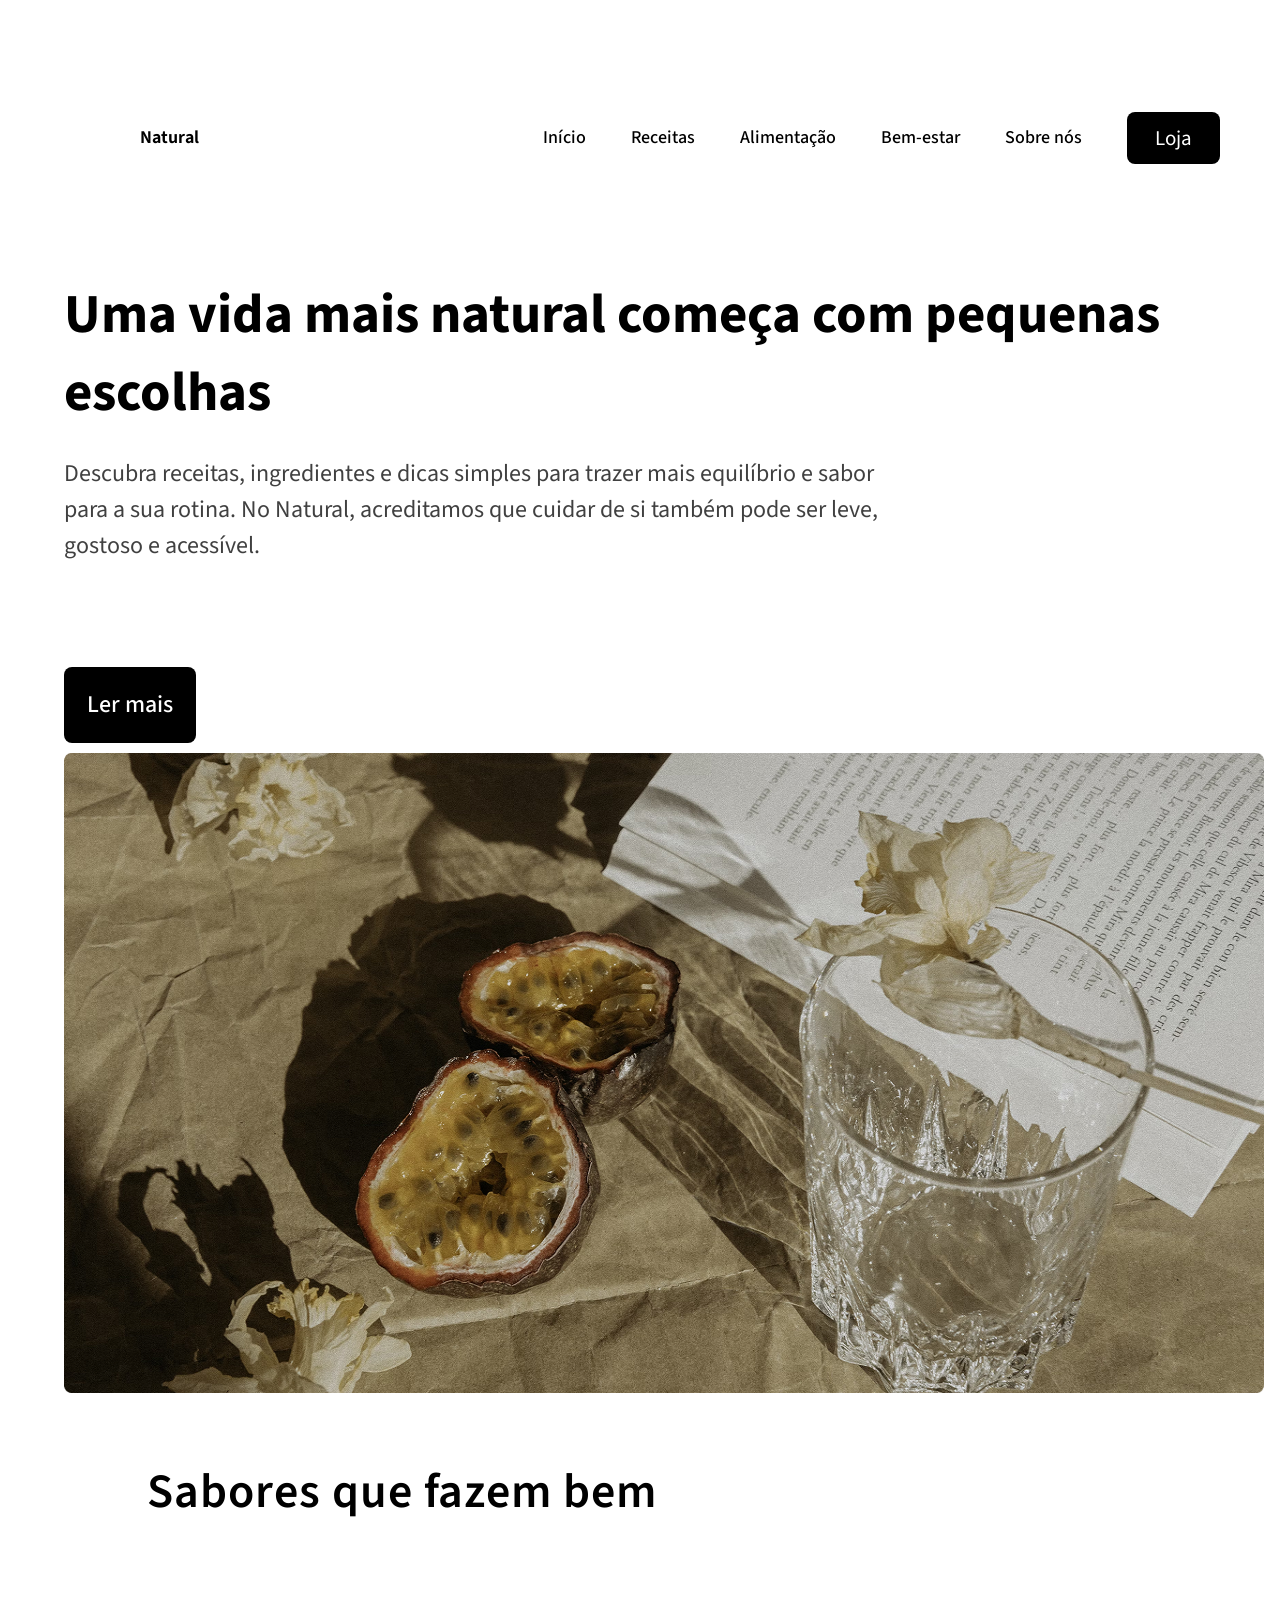
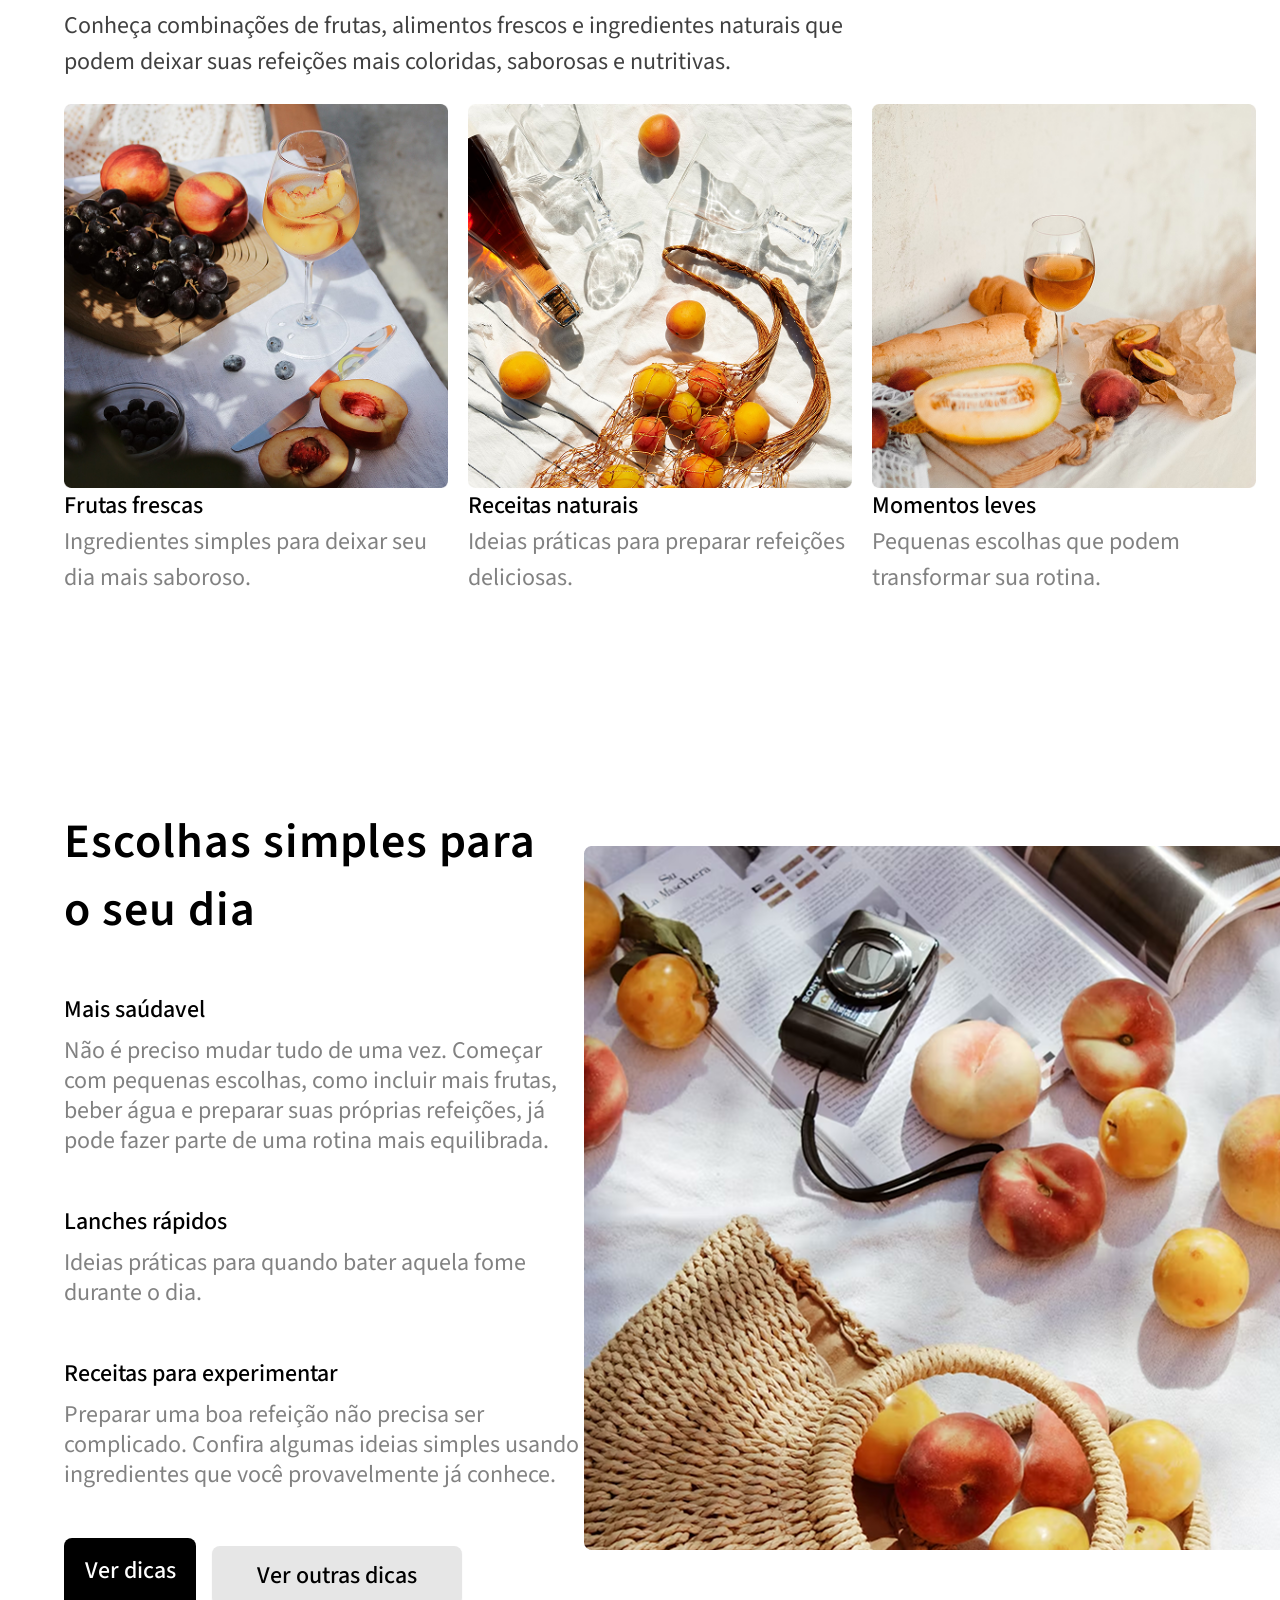
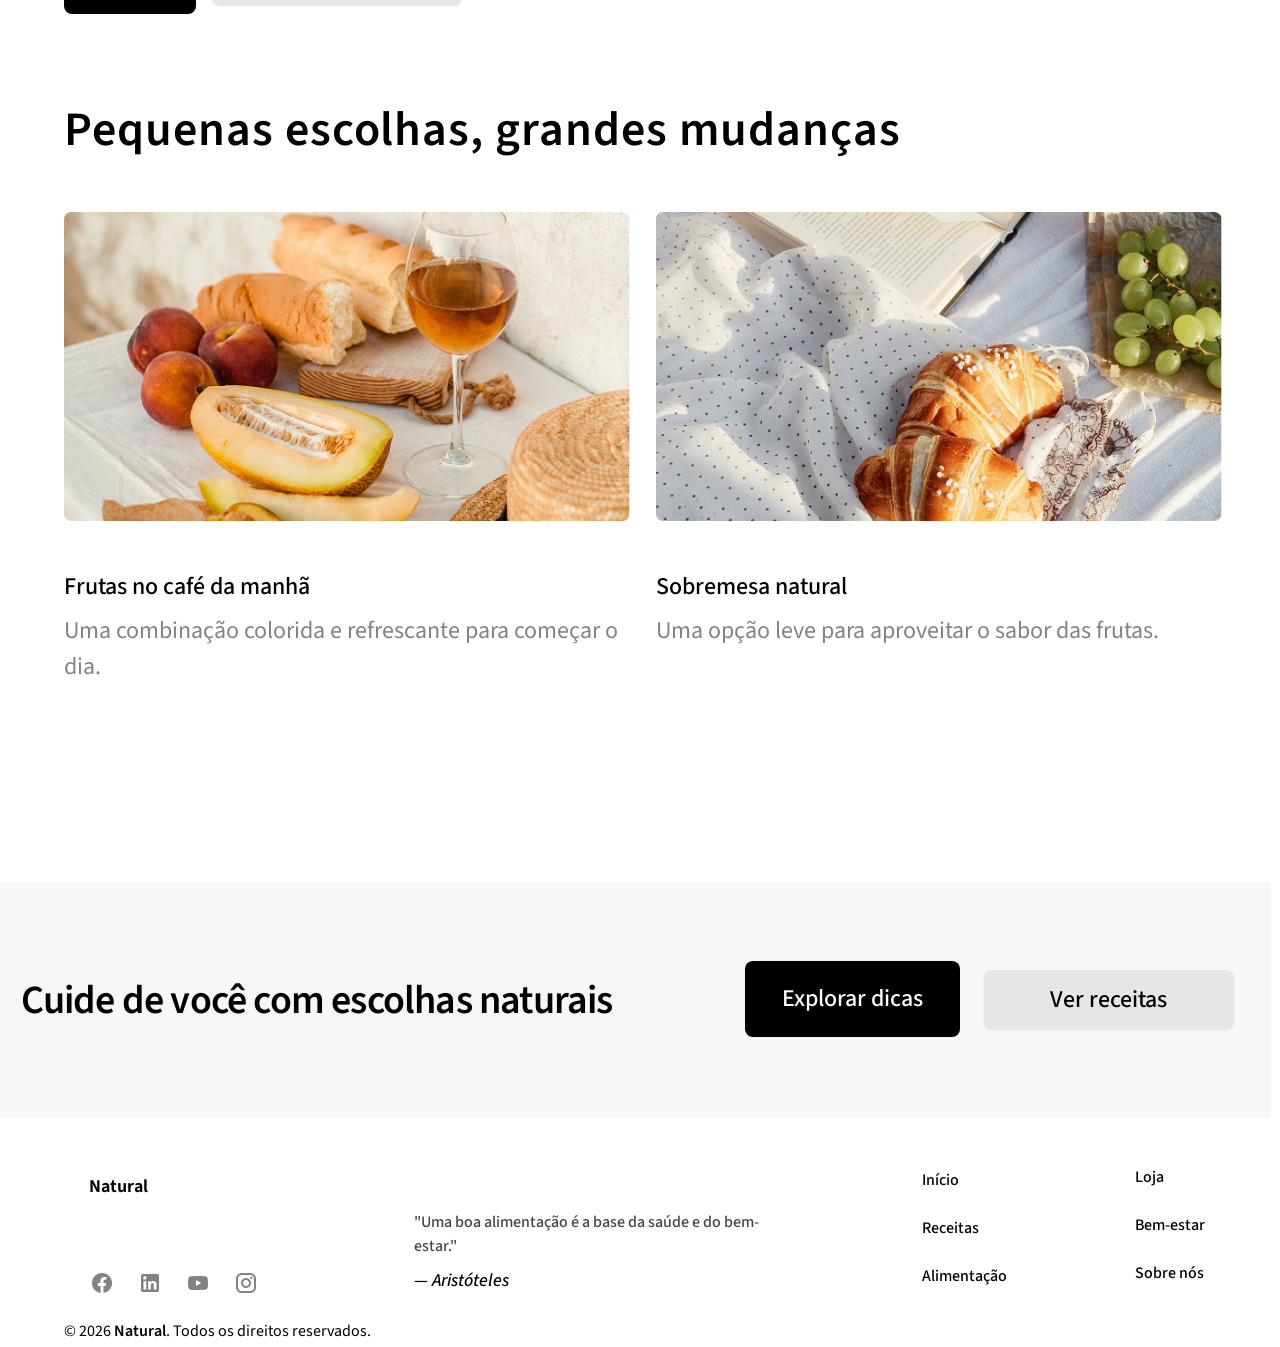
==== index.html @ 11921392 "alteração no nome e responsividade width 1350 a 1200 px" ====
<!DOCTYPE html>
<html lang="pt-br">
    <head>
        <meta charset="UTF-8">
        <meta name="viewport" content="width=device-width, initial-scale=1.0">
        <link href="Natural_Inícial.css" rel="stylesheet">
        <link rel="preconnect" href="https://fonts.googleapis.com">
        <link rel="preconnect" href="https://fonts.gstatic.com" crossorigin>
        <link href="https://fonts.googleapis.com/css2?family=Acme&family=Inter:ital,opsz,wght@0,14..32,100..900;1,14..32,100..900&family=Montserrat:ital,wght@0,100..900;1,100..900&family=Source+Sans+3:ital,wght@0,200..900;1,200..900&display=swap" rel="stylesheet">
        <title>Natural</title>
    </head>

    <body>
        <header>
            <nav class="container">
                <a class="link-natural" href="http://127.0.0.1:5500/CSS/Natural_In%C3%ADcial.html">Natural</a>
                <a class="link-header">Início</a>
                <a class="link-header">Receitas</a>
                <a class="link-header">Alimentação</a>
                <a class="link-header">Bem-estar</a>
                <a class="link-header">Sobre nós</a>
                <button class="shop-button">Loja</button>
            </nav>
        </header>

        <main class="container">
            <div>
                <h1>Uma vida mais natural começa com pequenas escolhas</h1>
                <p class="paragraph-top">Descubra receitas, ingredientes e dicas simples para trazer mais equilíbrio e sabor para a sua rotina. No Natural, acreditamos que cuidar de si também pode ser leve, gostoso e acessível.</p>
                <button class="read-more-button" onclick="window.location.href='//127.0.0.1:5500/Natural_Artigo.html'">Ler mais</button>
            </div>
            <img class="img-1" src="./img/Hero Image.png" alt="Maracujá cortado ao lado de um copo vazio em uma mesa">

            <article>
                <h2 class="title-1">Sabores que fazem bem</h2>
                <p class="paragraph-T1">Conheça combinações de frutas, alimentos frescos e ingredientes naturais que podem deixar suas refeições mais coloridas, saborosas e nutritivas.</p>
            <div class="box-img3">
                <div class="box-1">
                <img src="./img/Image.png" alt="Damascos em uma bolsa de rede com uma garrafa e taças de vidro">
                <h3 class="sub-1">Frutas frescas</h3>
                <p class="pa-1">Ingredientes simples para deixar seu dia mais saboroso.</p>
                </div>
                <div class="box-1">
                <img src="./img/Image (1).png" alt="Uvas e pêssegos ao lado de uma taça com bebida e frutas cortadas">
                <h3 class="sub-1">Receitas naturais</h3>
                <p class="pa-1">Ideias práticas para preparar refeições deliciosas.</p>
                </div>
                <div class="box-1">
                <img src="./img/Image (2).png" alt="Melão cortado, pães, pêssegos e uma taça com bebida">
                <h3 class="sub-1">Momentos leves</h3>
                <p class="pa-1">Pequenas escolhas que podem transformar sua rotina.</p>
                </div>
            </div>            
            </article>

            <section class="s-1">
                <h2 class="title-2">Escolhas simples para o seu dia</h2>
            <div class="box-2">
                <h3 class="sub-2">Mais saúdavel</h3>
                <p class="pa-2">Não é preciso mudar tudo de uma vez. Começar com pequenas escolhas, como incluir mais frutas, beber água e preparar suas próprias refeições, já pode fazer parte de uma rotina mais equilibrada.</p>
                <h3 class="sub-2">Lanches rápidos</h3>
                <p class="pa-2">Ideias práticas para quando bater aquela fome durante o dia.</p>
                <h3 class="sub-2">Receitas para experimentar</h3>
                <p class="pa-2">Preparar uma boa refeição não precisa ser complicado. Confira algumas ideias simples usando ingredientes que você provavelmente já conhece.</p>
                <div class="tips-buttons">
                    <a class="see-tips-button" href="Natural_Artigo.html#bottom">Ver dicas</a>
                    <button class="second-button-see-other-tips">Ver outras dicas</button>
                </div>
                <img class="img-2" src="./img/Image 4.png" alt="Pêssegos sobre uma manta branca ao lado de uma bolsa e uma câmera">
            </div>
                  
            </section>

            
                <h2 class="title-3">Pequenas escolhas, grandes mudanças</h2>
            <section class="box-3">
                    <div class="final-card">
                        <img src="./img/image 3.png" alt="Pão, melão e bebida em uma mesa de café">
                        <h3 class="sub-3">Frutas no café da manhã</h3>
                        <p class="pa-3">Uma combinação colorida e refrescante para começar o dia.</p>
                    </div>
                    <div class="final-card">
                        <img src="./img/image 5.png" alt="Croissant e uvas verdes dispostos em uma composição de café">
                        <h3 class="sub-3">Sobremesa natural</h3>
                        <p class="pa-3">Uma opção leve para aproveitar o sabor das frutas.</p>
                    </div>
                </section>
        
                <section class="final-section">
                    <h2>Cuide de você com escolhas naturais</h2>
                    <button class="final-button-1">Explorar dicas</button>
                    <button class="final-button-2">Ver receitas</button>
                </section>
       
            </main>
        <footer>
    <nav class="footer-nav" aria-label="Navegação do rodapé">
        <div class="footer-brand">
            <a href="/">Natural</a>
            <img src="./img/Social Icons.png " alt="imagens de Rede Social">
            <div class="footer-quote">
  <blockquote>
    <p>"Uma boa alimentação é a base da saúde e do bem-estar."</p>
    <cite>— Aristóteles</cite>
  </blockquote>
</div>
    </div>
        <ul class="footer-links">
            <li><a href="#">Início</a></li>
            <li><a href="#">Receitas</a></li>
            <li><a href="#">Alimentação</a></li>
        </ul>
        <ul class="footer-links2">
            <li><a href="#">Loja</a></li>
            <li><a href="#">Bem-estar</a></li>
            <li><a href="#">Sobre nós</a></li>
        </ul>
    </nav>

    <p class="copy">&copy; 2026 <b>Natural</b>. Todos os direitos reservados.</p>
</footer>
    </body>
</html>
---- Natural_Inícial.css ----
* {
    font-family: "Source Sans 3", sans-serif;
    margin: 0;
    padding: 0;
    box-sizing: border-box;
}

header {
    margin: 67px 0px 67px 80px;
   
}

.link-natural {
    margin-right: 320px;
    cursor: pointer;
    color: inherit;
    text-decoration: none;
    font-weight: 650;
    transition: 1s ease;
    transform: scale(1.0);
}

nav {
    display: flex;
    align-items: center;
    font-weight: 500; 
    font-size: 20px; 
    line-height: 30px; 
    color: #000000;
}

.link-header {
    margin: 56px 45px 56px 0px;
    cursor: pointer;
}
a:hover {
    display: inline-block;
    transition: 0.3s ease;
    transform: scale(1.28) ;
}

.shop-button {
    font-size: 21px; 
    line-height: 24px; 
    color: #FFFFFF;
    background: #000000; 
    border-radius: 8px;
    width: 93px;
    height: 52px;
    cursor: pointer;
    border: none;
}

button:hover {
    transition: 0.3s ease;
    transform: scale(1.1);
    font-size: 25px;
}

.container {
    width: 90%;
    margin: 0 auto;
    max-width: 1440px;
}

header nav.container {
    max-width: 1440px;
}

h1 {
    font-weight: 700;
    font-size: 64px;
    line-height: normal;
    text-align: left;
    letter-spacing: -0.01px;
    color: #000000;
    margin: 30px 0 24px 0;
    width: 1100px;
}

.paragraph-top {
    font-weight: 400;
    font-size: 24px;
    line-height: 36px;
    color: rgba(0, 0, 0, 0.75);
    margin-top: 24px;
    margin-bottom: 2px;
    text-transform: none;
    word-spacing: normal;
    text-align: left;
    width: 844px;
    height: 209px;
}

.read-more-button {
    font-weight: 500;
    font-size: 24px;
    line-height: 36px;
    color: #FFFFFF;
    background: #000000;
    border: none;
    border-radius: 8px;
    width: 132px;
    height: 76px;
    cursor: pointer;
    border: none;
    margin-bottom: 10px;
    
}

.img-1 {
    width: 1200px;
    height: 640px;
    display: inline-block;
    
}
article {
    width: 1200px;
    height: 950px;
}

.box-img3 {
    display: flex;
    flex-direction: row;
    gap: 32px;
    width: 1200px;
    height: 950px;
}
.box-1:hover {
    transition: 0.3s ease;
    transform: scale(1.05);
}

.title-1 {
    font-weight: 600;
    font-size: 48px;
    line-height: normal;
    letter-spacing: 0.96px;
    color: #000000;
    text-align: left;
    width: 624px;
    margin: 59px 0 82px 83px;
}

.paragraph-T1 {
    font-size: 24px;
    font-weight: 400;
    line-height: 36px;
    color: rgba(0, 0, 0, 0.75);
    text-align: left;
    width: 844px;
}

.sub-1 {
    font-size: 24px;
    font-weight: 500;
    font-style: normal;
    line-height: 36px;
    color: #000;
    text-align: left;
    width: 381px;
}

.pa-1 {
    font-size: 24px;
    font-weight: 400;
    font-style: normal;
    line-height: 36px;
    color: #828282;
    text-align: left;
    width: 381px;
}

.box-1{
    display: inline-block;
    vertical-align: top;
    width: 32%;
    margin: 82px 10px 144px 0;
    cursor: pointer;
}

.box-1 img {
    display: block;
    width: 100%;
}

.see-tips-button {
    font-weight: 500;
    font-size: 24px;
    line-height: 36px;
    color: #FFFFFF;
    background: #000000;
    border: none;
    border-radius: 8px;
    width: 132px;
    height: 76px;
    cursor: pointer;
    border: none;
    text-align: center;
    padding-top: 15px;
    text-decoration: none;
}
.second-button-see-other-tips {
    font-size: 24px;
    font-weight: 500;
    line-height: 36px;
    text-align: center;
    background-color: #E6E6E6;
    color: #000;
    border: none;
    border-radius: 8px;
    box-shadow: 0 1px 2px rgba(0, 0, 0, 0.05);
    width: 250px;
    height: 60px;
    cursor: pointer;
    
}

.tips-buttons {
   display: flex; 
   align-items: center;
   gap: 16px;
}

.title-2 {
    font-weight: 600;
    font-size: 48px;
    line-height: normal;
    letter-spacing: 0.96px;
    color: #000000;
    text-align: left;
    width: 475px;
    margin-bottom: 48px;
}
.s-1 {
 display: inline-block;
}

.box-2 {
    width: fit-content;
    height: auto;
    display: grid;
    grid-template-columns: 510px 675px;
    column-gap: 36px;

}
.box-2 > :not(.img-2) {
    grid-column: 1;
}

.sub-2 {
    font-size: 24px;
    font-weight: 500;
    font-style: normal;
    line-height: 36px;
    color: #000;
    text-align: left;
    width: 510px;
    margin-bottom: 8px;
}

.pa-2 {
    font-size: 24px;
    font-weight: 400;
    font-style: normal;
    line-height: 30px;
    color: #828282;
    text-align: left;
    width: 515px;
    margin-bottom: 48px;
}

.img-2 {
    width: 704px;
    height: 755px;
    transform: translate(0px, -146px);
    grid-column: 2;
    grid-row: 1 / span 8;
    align-self: start;
}

.title-3 {
     font-weight: 600;
    font-size: 48px;
    line-height: normal;
    letter-spacing: 0.96px;
    color: #000000;
    text-align: left;
    margin-bottom: 48px;
}

.box-3 {
    display: flex;
    align-items: flex-start;
    gap: 31px;
    height: 530px;
}




.final-card {
    display: flex;
    flex-direction: column;
    width: 630px;
    cursor: pointer;
}
.final-card:hover {
    display: inline-block;
    transition: 0.3s ease;
    transform: scale(1.05);
}
.final-card img {
    margin-right: 30px;
    width: 100%;
    margin-bottom: 16px;
    width: 624.5px;
    height: 341px;

}

.sub-3 {
    font-size: 24px;
    font-weight: 500;
    font-style: normal;
    line-height: 36px;
    color: #000;
    text-align: left;
    width: 100%;
    margin-top: 32px;
    margin-bottom: 8px;

}

.pa-3 {
    font-size: 24px;
    font-weight: 400;
    font-style: normal;
    line-height: 36px;
    color: #828282;
    text-align: left;
    width: 100%;
}

.final-section {
    width: 1514px;
    margin-left: calc(59% - 860px);
    display: flex;
    align-items: center;
    gap: 24px;
    background-color: #F7F7F7;
    height: 236px;
    margin-top: 180px;
}

.final-section h2 {
    font-size: 48px;
    font-weight: 600;
    letter-spacing: -0.02em;
    color: #000;
    text-align: left;
    width: 800px;
    margin: 89px 0 89px 80px;

}

.final-button-1 {
    font-weight: 500;
    font-size: 24px;
    line-height: 36px;
    color: #FFFFFF;
    background: #000000;
    border: none;
    border-radius: 8px;
    width: 215px;
    height: 76px;
    cursor: pointer;
    border: none;
    margin-bottom: 3px;
}

.final-button-2 {
    font-size: 24px;
    font-weight: 500;
    line-height: 36px;
    text-align: center;
    background-color: #E6E6E6;
    color: #000;
    border: none;
    border-radius: 8px;
    box-shadow: 0 1px 2px rgba(0, 0, 0, 0.05);
    width: 250px;
    height: 60px;
    cursor: pointer;
}


footer {
    display: flex;
    flex-direction: column;
    gap: 24px;
    width: 90%;
    max-width: 1300px;
    margin: 0 auto;
}

.footer-nav {
    display: flex;
    align-items: flex-start;
    gap: 48px;
}

.footer-nav a,
.footer-nav a:visited {
    color: inherit;
    text-decoration: none;
}

.footer-brand {
    display: flex;
    align-items: flex-end;
    width: 800px;
}
.footer-brand a {
    font-size: 18px;
    font-weight: 650;
    line-height: 24px;
    color: #000;
    text-align: left;
    width: 102px;
    height: 24px;
    margin: 57px 0px 97px 25px;
}

.footer-nav img {
    margin: 0px -52px -7px -73px;
}
.footer-brand p {
    font-size: 16px;
    font-weight: 500;
    line-height: 24px;
    color: #454545;
    text-align: left;
    width: 350px;
    margin: 58px 100px 8px 200px;
}

cite {
    margin: 58px 100px 8px 200px;
}
.footer-links {
    display: flex;
    flex-direction: column;
    width: 120px;
    justify-content: center;
    gap: 24px;
    list-style: none;
    font-size: 16px;
    font-weight: 500;
    line-height: 24px;
    text-align: left;
    color: inherit;
    text-decoration: none;
    margin: 50px 0 0px 10px;

}
.footer-links2 {
    display: flex;
    flex-direction: column;
    justify-content: center;
    width: 120px;
    gap: 24px;
    list-style: none;
    font-size: 16px;
    font-weight: 500;
    line-height: 24px;
    text-align: left;
    color: inherit;
    text-decoration: none;
    margin: 50px 31px 0px 100px;
}

b {
    font-weight: 600;
}
.copy {
    margin-bottom: 5px;
}
@media screen and (max-width: 1320px) {
    .container {
        margin: auto;
    }
    .link-natural {
        margin-right: auto;

    }
    nav {
        font-size: 18px;
    }
    h1 {
        font-size: 55px;
        width: auto; 
    }

    .img-1 {
        display: inline-block;
        width: stretch;
    }

    .box-img3 {
        display: flex;
        flex-wrap: wrap;
        align-items: flex-start;
        gap: 20px;
        width: stretch;
        height: 495px;
    }
    .paragraph-T1 {
        margin: revert-layer;
    }
    .box-1 {
        width: 32%;
        margin: 0;
    }
    .box-2 {
        column-gap: 10px;
    }
    .img-2 {
        width: stretch;
        height: auto;
    }
    .box-3{
        width: stretch;
        height: 490px;
    }
    .final-card img {
        width: 101%;
        height: auto;
    }
    .final-section h2 {
        font-size: 40px;
        width: 700px;

}
.final-section {
        margin-left: calc(59% - 803px);
        width: 1330px;
    }
    .footer-links2 {
        margin: 47px 10px 0px 45px;
    }
    .footer-nav {
    width: 1200px;
    }
}
@media screen and (max-width: 1200px) {

    .footer-links2 {
        font-size: 16px;
        width: 484px;
        margin: 50px -10px 0px 0px

    }
    .final-card {
        width: 1430px;
    }
    
}
@media screen and (max-width: 780px) {
  .container {
    width: 90vw;       /* 90% da largura da tela */
    min-height: 50vh;  /* pelo menos 50% da altura da tela */
  }

  input {
    width: 100%;
    font-size: 1rem;
  }

  h1 {
    font-size: 8vw;    /* tamanho relativo à largura da tela */
  }
}
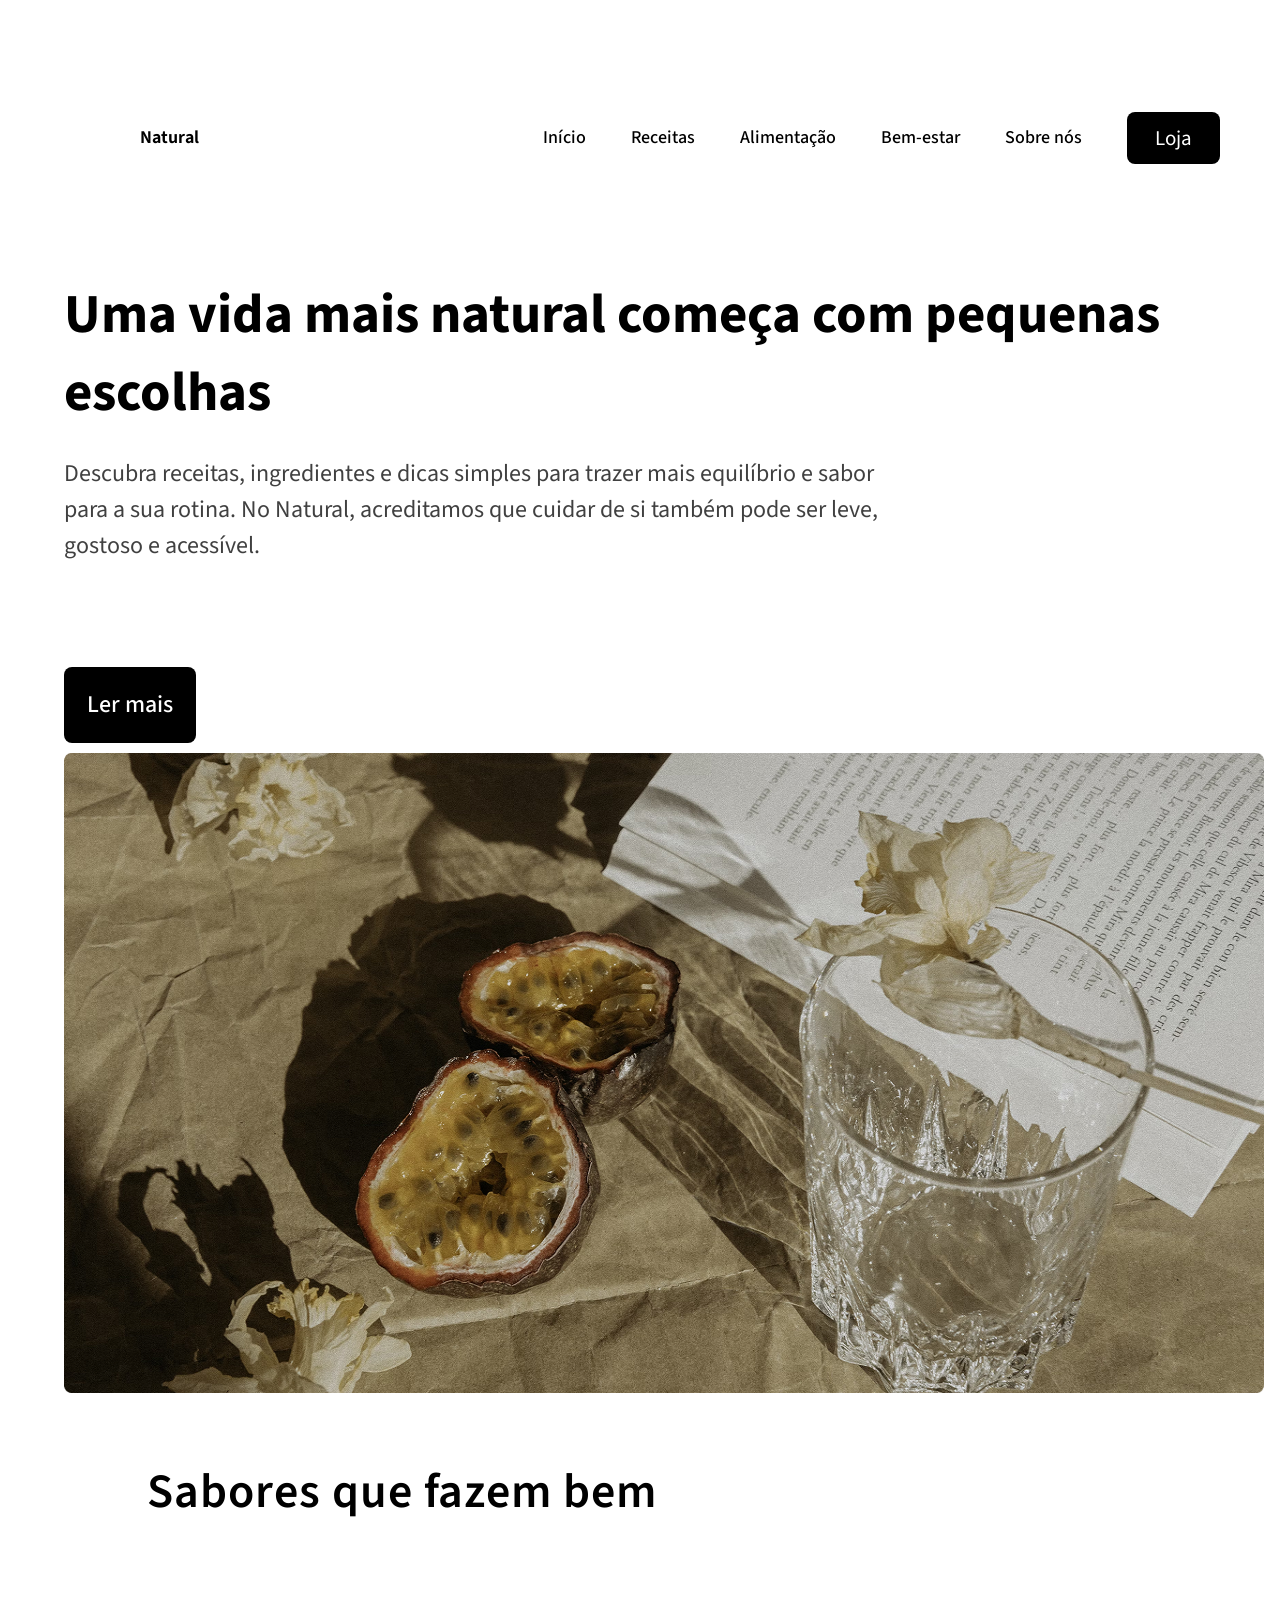
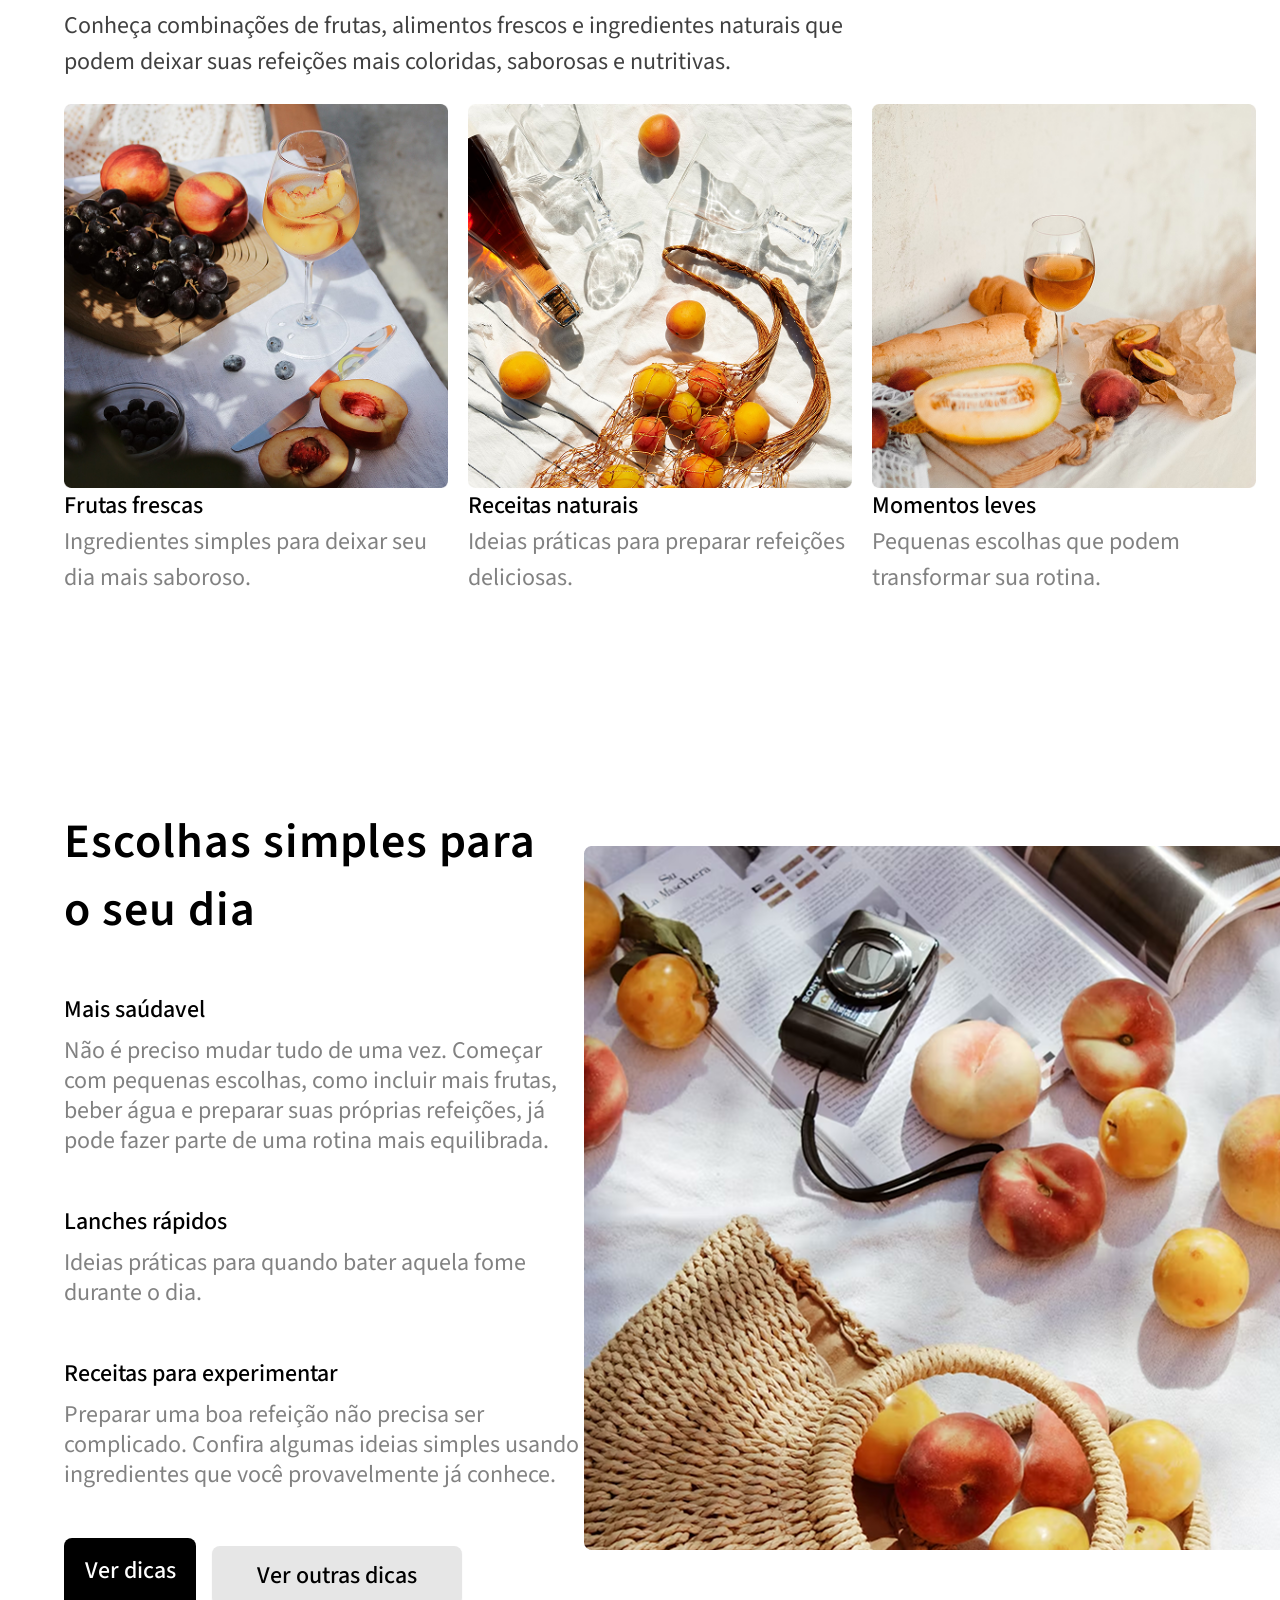
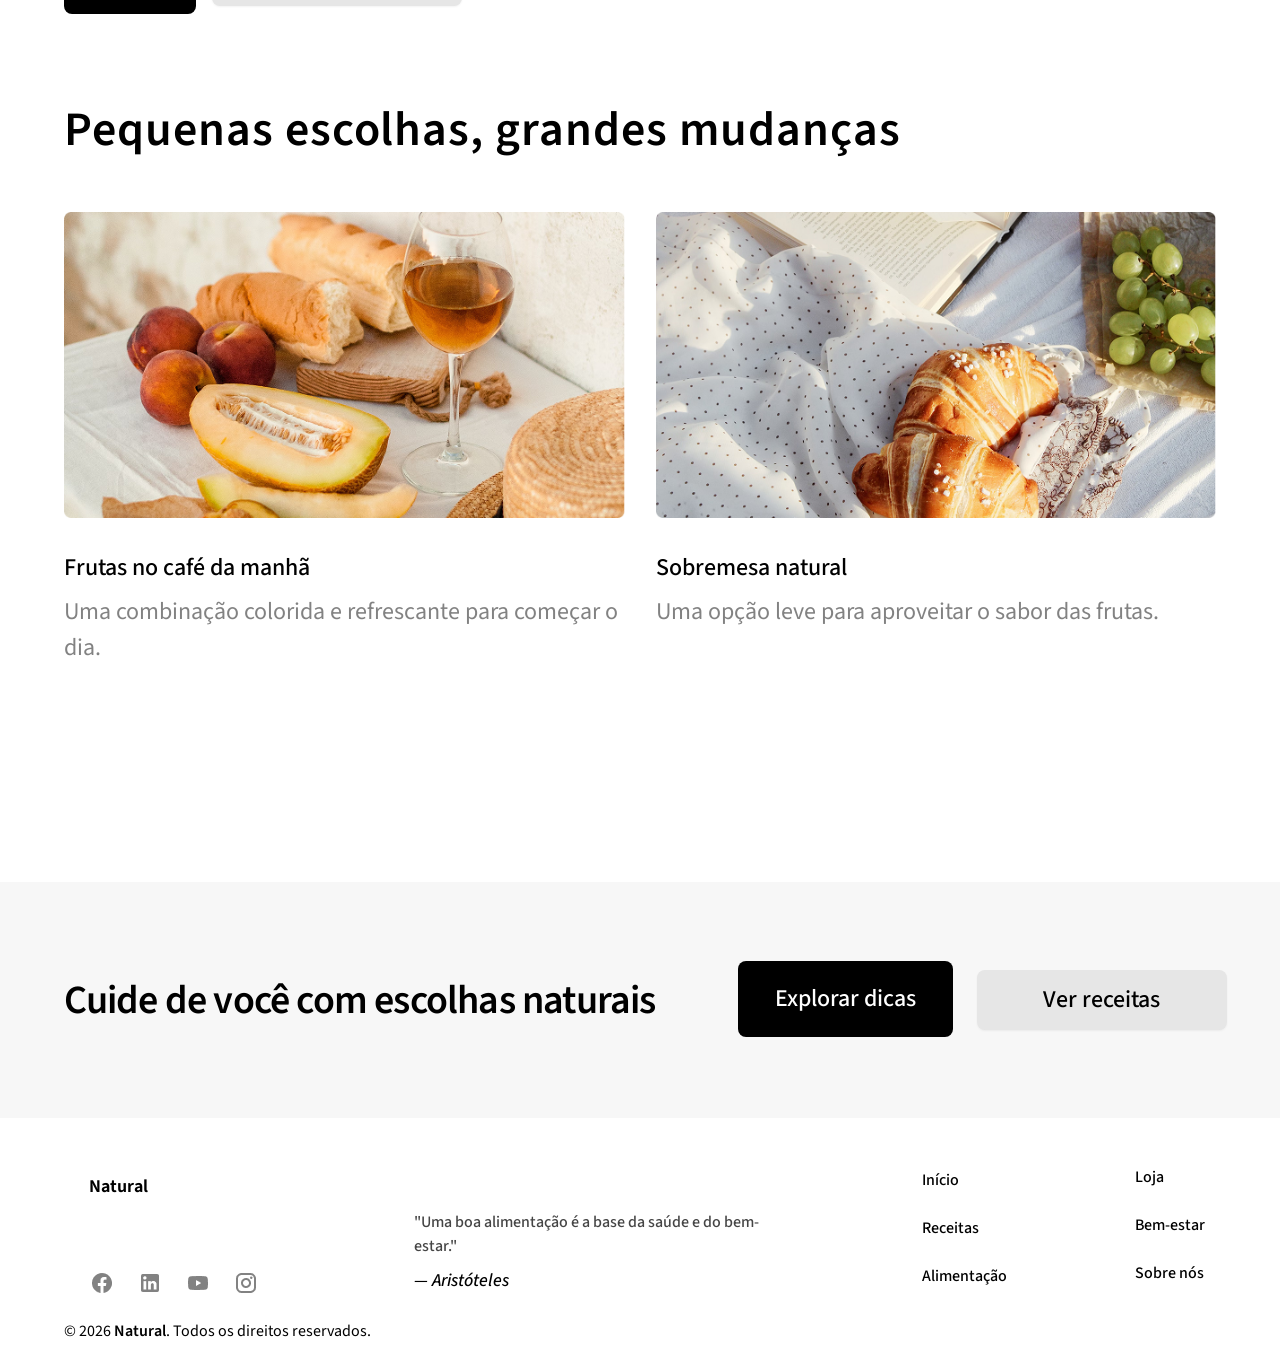
==== commit e898a4e3: "responsividade mobile" ====
--- a/index.html
+++ b/index.html
@@ -24,7 +24,7 @@
         </header>
 
         <main class="container">
-            <div>
+            <div class="top">
                 <h1>Uma vida mais natural começa com pequenas escolhas</h1>
                 <p class="paragraph-top">Descubra receitas, ingredientes e dicas simples para trazer mais equilíbrio e sabor para a sua rotina. No Natural, acreditamos que cuidar de si também pode ser leve, gostoso e acessível.</p>
                 <button class="read-more-button" onclick="window.location.href='//127.0.0.1:5500/Natural_Artigo.html'">Ler mais</button>
--- a/Natural_Inícial.css
+++ b/Natural_Inícial.css
@@ -344,7 +344,7 @@
 
 .final-section {
     width: 1514px;
-    margin-left: calc(59% - 860px);
+    margin-left: calc(59% - 885px);
     display: flex;
     align-items: center;
     gap: 24px;
@@ -486,6 +486,7 @@
 .copy {
     margin-bottom: 5px;
 }
+
 @media screen and (max-width: 1320px) {
     .container {
         margin: auto;
@@ -534,23 +535,24 @@
         height: 490px;
     }
     .final-card img {
-        width: 101%;
-        height: auto;
+        width: 100%;
+        height: auto;
+        margin: auto;
     }
     .final-section h2 {
         font-size: 40px;
-        width: 700px;
-
-}
-.final-section {
-        margin-left: calc(59% - 803px);
+        width: 650px;
+
+    }
+    .final-section {
+        margin-left: calc(59% - 760px);
         width: 1330px;
     }
-    .footer-links2 {
-        margin: 47px 10px 0px 45px;
-    }
-    .footer-nav {
-    width: 1200px;
+        .footer-links2 {
+            margin: 47px 10px 0px 45px;
+    }
+        .footer-nav {
+        width: 1200px;
     }
 }
 @media screen and (max-width: 1200px) {
@@ -564,20 +566,553 @@
     .final-card {
         width: 1430px;
     }
+   
+}
+@media screen and (max-width: 780px) {
+    header nav.container {
+    max-width: none;
+    }
+    .container {
+        width: 100dvw;
+        min-height: 10vh;
+    }  /* pelo menos 50% da altura da tela */
     
-}
-@media screen and (max-width: 780px) {
-  .container {
-    width: 90vw;       /* 90% da largura da tela */
-    min-height: 50vh;  /* pelo menos 50% da altura da tela */
-  }
-
-  input {
-    width: 100%;
-    font-size: 1rem;
-  }
-
-  h1 {
-    font-size: 8vw;    /* tamanho relativo à largura da tela */
-  }
+    body {
+        width: 100dvw;
+        padding: 10px;
+    }
+    header {
+        margin: 0px 0px 20px 18px;
+    }
+    .link-header {
+        display: none;
+    }
+    .link-natural {
+        font-size: 20px;
+        margin-right: 255px;
+    
+    }
+    .shop-button {
+        font-size: 15px;
+        width: 75px;
+        height: 50px
+    }
+    button:hover {
+        transition: 0.5s ease;
+        transform: scale(1.09);
+        font-size: 16px;
+    }
+
+    h1 {
+        font-size: 35px;
+    }
+    .paragraph-top {
+        font-weight: 400;
+        font-size: 20px;
+        line-height: 30px;
+        color: rgba(0, 0, 0, 0.75);
+        word-spacing: normal;
+        text-align: left;
+        width: 90%;
+        height: 209px;
+    }
+    .read-more-button {
+        font-size: 15px;
+        width: 90px;
+        height: 50px;
+
+    }
+
+    .img-1 {
+        display: block;
+        width: 100%;
+        height: 40%;
+    }
+    .title-1 {
+        font-size: 35px;
+        width: auto;
+        margin: 75px 0px 45px 0px;
+    }
+    article {
+        width: 100%;
+        height: auto;
+    }
+    .paragraph-T1 {
+        font-size: 20px;
+        line-height: 30px;
+       width: 90%;
+    }
+    
+    .box-img3 {
+        display: flex;
+        flex-direction: column;
+        flex-wrap: nowrap;
+        align-items: flex-start;
+        gap: 20px;
+        width: stretch;
+        height: auto;
+    }
+    .box-1 img {
+        display: block;
+        width: 485px;
+    }
+    .sub-1 {
+        font-size: 22px;
+        width: 180px;
+    }
+    .pa-1 {
+        font-size: 20px;
+        width: max-content;
+    }
+    .title-2 {
+        font-size: 33px;
+        width: auto;
+        margin: 80px 0 48px 0px;
+    }
+    .img-2 {
+    transform: translate(0px, -30px);
+    grid-column: 1;
+    grid-row: 1 / span 1;
+    }
+    .box-2 {
+        grid-template-columns: 505px auto;
+    }
+    .sub-2 {
+        font-size: 22px;
+        color: #000;
+        width: auto;
+    }
+    .pa-2 {
+        font-size: 20px;
+        line-height: 30px;
+        width: auto;
+    }
+        .see-tips-button {
+        font-size: 15px;
+        width: 90px;
+        height: 50px;
+        padding-top: 7px;
+    }
+    .second-button-see-other-tips {
+        font-size: 15px;
+        width: 145px;
+        height: 50px;
+    }
+    .title-3 {
+    font-size: 33px;
+    margin-top: 80px;
+    width: auto;
+    }
+
+    .final-card {
+        width: 100%;
+        height: auto;
+    }
+        .box-3 {
+        flex-direction: column;
+        gap: 31px;
+        height: auto;
+        width: auto;
+    }
+    .sub-3 {
+        font-size: 22px;
+        width: auto;
+    }
+    .pa-3 {
+        font-size: 20px;
+        width: auto;
+    }
+    .final-section {
+        margin-left: calc(59% - 315px);
+        gap: 10px;
+        height: 150px;
+        width: 540px;
+        margin-top: 115px;
+    }
+    .final-section h2 {
+        font-size: 18px;
+        width: auto;
+        margin-left: 20px;
+    }
+    .final-button-1 {
+        font-size: 15px;
+        width: 115px;
+        height: 50px;
+    }
+    .final-button-2 {
+        font-size: 15px;
+        width: 105px;
+        height: 50px;
+    }
+
+    footer {
+        gap: 16px;
+        width: 95%;
+        margin: 0 auto;
+        display: block;
+    }
+    .footer-nav {
+        width: auto;
+        gap: 10px;
+    }
+    .footer-nav a, .footer-nav a:visited {
+        color: inherit;
+        text-decoration: none;
+        font-size: 12px;
+    }
+    .footer-links2 {       
+        width: 140px;
+    }
+    .footer-brand a {
+        font-size: 10px;
+        width: auto;
+        height: auto;
+        margin: 57px 0px 97px 0px;
+    }
+    .footer-nav img {
+        margin: 0px -52px 10px -37px;
+        width: 33%;
+    }
+    .copy {
+        font-size: 12px;
+    }
+    .footer-brand p {
+        font-size: 12px;
+        width: auto;
+        margin: 58px 0px 8px 105px
+    }
+    cite {
+        margin: 58px 0px 8px 105px;
+    }
+
+    input {
+        width: 100%;
+        font-size: 1rem;
+    }
+}
+@media screen and (max-width: 440px) {
+    header nav.container {
+        max-width: 410px;
+    }
+    .box-1 img {
+        display: block;
+        width: 425px;
+    }
+
+    .pa-1 {
+        font-size: 20px;
+        width: 350px;
+    }
+    .box-2 {
+        grid-template-columns: 430px auto;
+    }
+    .final-section {
+        margin-left: calc(59% - 262px);
+        width: 450px;
+         height: 125px;
+    }
+    .img-1 {
+        display: block;
+        width: 95%;
+    }
+        .final-card img {
+        width: 95%;
+    }
+    .pa-3 {
+        font-size: 20px;
+        width: 390px;
+    }
+
+    .final-section h2 {
+        font-size: 16px;
+        width: auto;
+        margin-left: 10px;
+        width: 155px;
+    }
+    .footer-brand p {
+        margin: 58px 0px 8px 0px;
+    }
+    .footer-nav {
+        width: 395px;
+    }
+    .footer-links2 {
+        width: 220px;
+    }
+}
+@media screen and (max-width: 420px) {
+    .container {
+        width: 100dvw;
+        min-height: 10vh;
+    }
+    header nav.container {
+        max-width: none;
+        width: 370px;
+    }
+
+    .box-2 {
+        grid-template-columns: 375px auto;
+    }
+    .img-1 {
+        display: block;
+        width: 95%;
+        height: 40%;
+    }
+    .box-3 {
+        flex-direction: column;
+        gap: 31px;
+        height: auto;
+        width: 385px;
+    }
+    .box-1 img {
+        display: block;
+        width: 365px;
+    }
+    .final-section {
+        width: 428px;
+    }
+    .final-section h2 {
+        margin-left: calc(59% - 211px);
+        width: 155px;
+    }
+    .footer-nav {
+        width: 360px;
+    }
+    .final-button-2 {
+        width: 85px;
+    }
+    .final-button-1 {
+        font-size: 15px;
+        width: 105px
+    }
+
+}
+@media screen and (max-width: 400px) {
+        .container {
+        width: 95dvw;
+        min-height: 10vh;
+    }
+    header nav.container {
+        max-width: 90dvw;
+    }
+    .top {
+        width: 100%;
+        height: 80%;
+    }
+    .link-natural {
+        font-size: 16px;
+        margin-right: 225px;
+    }
+    .shop-button {
+        width: 60px;
+        height: 35px;
+    }
+    .read-more-button {
+        width: 75px;
+        height: 45px;
+    }
+    h1 {
+        font-size: 25px;
+        width: 359px;
+    }
+
+    .paragraph-top {
+        font-size: 18px;
+        line-height: 26px;
+        width: 330px;
+        height: 170px;
+    }
+    .img-1 {
+        width: 100%;
+    }
+    .title-1 {
+        font-size: 25px;
+    }
+    .paragraph-T1 {
+        font-size: 18px;
+        width: 350px;
+    }
+    body {
+        padding: 10px;
+        display: block;
+        width: 100dvw;
+        height: auto;
+    }
+    .box-1 img {
+        width: 360px;
+    }
+    .sub-1 {
+        font-size: 20px;
+
+    }
+    .pa-1 {
+        font-size: 18px;
+        width: 360px;
+    }
+    .title-2 {
+        font-size: 25px;
+    }
+    .box-2 {
+        grid-template-columns: 360px auto;
+        column-gap: 0px;
+    }
+    .final-card {
+        width: 100%;
+        height: auto;
+    }
+    .img-2{
+        width: 360px;
+    }
+    .sub-2 {
+        font-size: 20px
+    }
+    .pa-2 {
+        font-size: 18px;
+        width: 370px;
+        margin-bottom: 40px;
+    }
+    .title-3 {
+        font-size: 25px;
+    }
+    .box-3 {
+        width: 365px;
+    }
+    .sub-3 {
+        font-size: 20px;
+        margin-top: 10px;
+    }
+    .pa-3 {
+        font-size: 18px;
+        width: 355px;
+    }
+    .final-card img {
+        width: 95%;
+        height: auto;
+        margin: 0;
+    }
+    .final-section {
+        margin-left: calc(65% - 248px);
+        width: 389px;
+    }
+    cite {
+        margin: 58px 0px 8px 64px;
+        font-size: 18px;
+    }
+    .footer-brand p {
+        margin: 56px 0px 8px 33px;
+    }
+    .final-section h2 {
+        font-size: 15px;
+        margin-left: 7px;
+        width: 140px;
+        margin-left: calc(59% - 215px);
+    }
+    .final-section {
+        margin-top: 65px;
+        margin-left: calc(65% - 264px);
+        width: 402px;
+    }
+    .final-button-1 {
+        font-size: 13px;
+        width: 110px;
+        height: 40px;
+    }
+    .final-button-2 {
+        font-size: 13px;
+        width: 95px;
+        height: 40px;
+    }
+    .footer-nav a, .footer-nav a:visited {
+        font-size: 10px;
+    }
+    .footer-links{
+        margin: 50px 0 0px 0px;
+    }
+    .footer-links2 {
+        width: 180px;
+    }
+    .footer-brand {
+        width: 500px;
+    }
+    .footer-nav {
+        width: 365px;
+    }
+        
+}
+@media screen and (max-width: 393px) {
+}
+@media screen and (max-width: 374px) {
+    header nav.container {
+        max-width: 100dvw;
+    }
+    h1 {
+        font-size: 26px;
+        width: 333px;
+    }
+    .final-section {
+        width: 445px;
+    }
+    .final-button-2 {
+        font-size: 15px;
+        width: 85px;
+    }
+    .final-button-1 {
+        font-size: 15px;
+        width: 105px;
+    }
+}
+
+@media screen and (max-width: 365px) {
+    header nav.container {
+        max-width: 90dvw;
+    }
+    .paragraph-top {
+        width: 336px;
+    }
+    .paragraph-T1 {
+        width: 336px;
+    }
+    .box-img3 {
+        width: auto;
+        height: auto;
+    }
+    .box-1 img {
+        width: 335px;
+    }
+    .pa-1 {
+        width: 345px;
+        height: auto;
+    }
+    .img-2 {
+        width: 345px;
+    }
+    .box-2 {
+        grid-template-columns: 340px auto;
+    }
+    .pa-2 {
+        font-size: 18px;
+        width: 330px;
+    }
+    .final-card img {
+        width: 100%;
+    }
+    .box-3 {
+        width: 345px;
+    
+    }
+    .final-button-2 {
+        font-size: 13px;
+        width: 75px;
+    }
+        .final-section {
+        margin-left: calc(65% - 232px);
+        width: 375px;
+    }
+    .final-section h2 {
+        margin-left: calc(59% - 205px);
+        width: 130px
+    }
+    .footer-nav {
+        width: 335px;
+    }
+
 }
